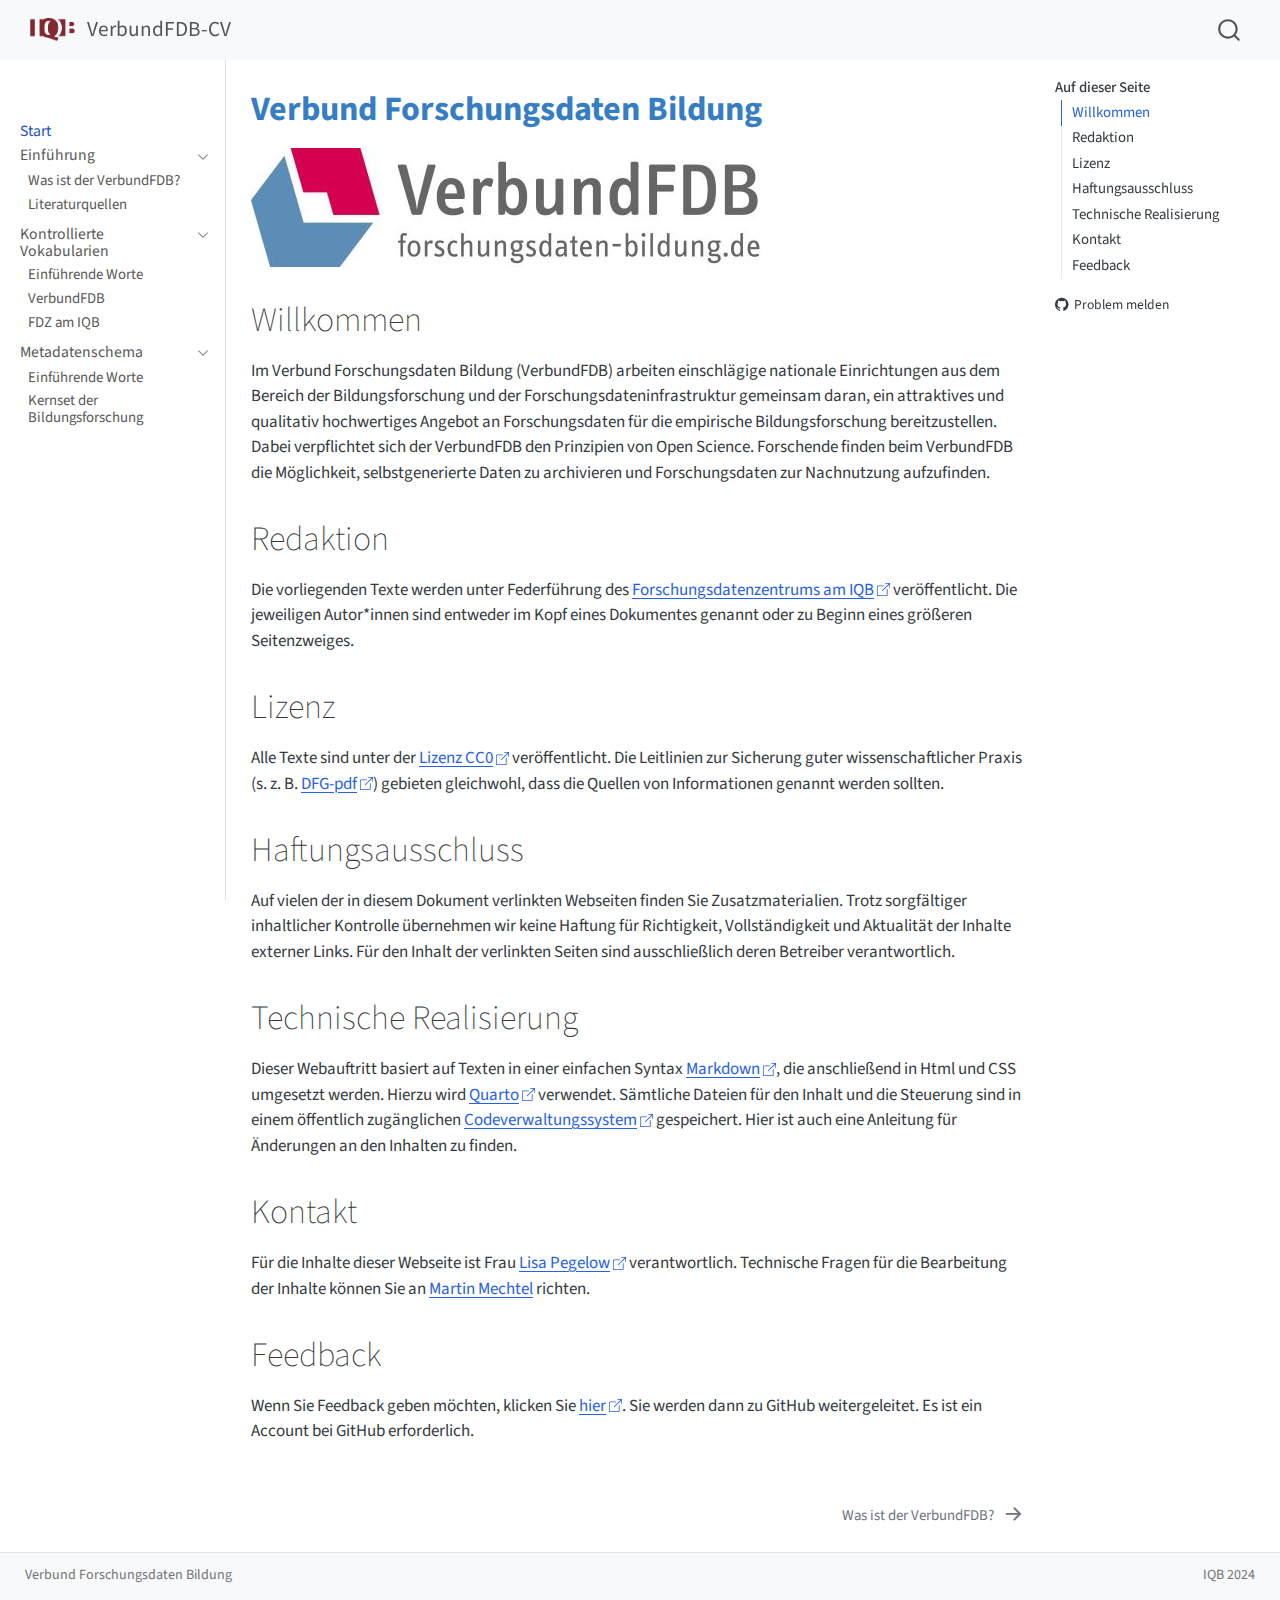
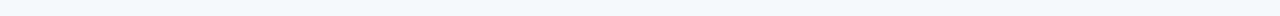
==== index.html @ 181b30e9 "Built site for gh-pages" ====
<!DOCTYPE html>
<html xmlns="http://www.w3.org/1999/xhtml" lang="de" xml:lang="de"><head>

<meta charset="utf-8">
<meta name="generator" content="quarto-1.4.553">

<meta name="viewport" content="width=device-width, initial-scale=1.0, user-scalable=yes">


<title>VerbundFDB-CV - Verbund Forschungsdaten Bildung</title>
<style>
code{white-space: pre-wrap;}
span.smallcaps{font-variant: small-caps;}
div.columns{display: flex; gap: min(4vw, 1.5em);}
div.column{flex: auto; overflow-x: auto;}
div.hanging-indent{margin-left: 1.5em; text-indent: -1.5em;}
ul.task-list{list-style: none;}
ul.task-list li input[type="checkbox"] {
  width: 0.8em;
  margin: 0 0.8em 0.2em -1em; /* quarto-specific, see https://github.com/quarto-dev/quarto-cli/issues/4556 */ 
  vertical-align: middle;
}
</style>


<script src="site_libs/quarto-nav/quarto-nav.js"></script>
<script src="site_libs/quarto-nav/headroom.min.js"></script>
<script src="site_libs/clipboard/clipboard.min.js"></script>
<script src="site_libs/quarto-search/autocomplete.umd.js"></script>
<script src="site_libs/quarto-search/fuse.min.js"></script>
<script src="site_libs/quarto-search/quarto-search.js"></script>
<meta name="quarto:offset" content="./">
<link href="./intro/what_is.html" rel="next">
<link href="./favicon.ico" rel="icon">
<script src="site_libs/quarto-html/quarto.js"></script>
<script src="site_libs/quarto-html/popper.min.js"></script>
<script src="site_libs/quarto-html/tippy.umd.min.js"></script>
<script src="site_libs/quarto-html/anchor.min.js"></script>
<link href="site_libs/quarto-html/tippy.css" rel="stylesheet">
<link href="site_libs/quarto-html/quarto-syntax-highlighting.css" rel="stylesheet" id="quarto-text-highlighting-styles">
<script src="site_libs/bootstrap/bootstrap.min.js"></script>
<link href="site_libs/bootstrap/bootstrap-icons.css" rel="stylesheet">
<link href="site_libs/bootstrap/bootstrap.min.css" rel="stylesheet" id="quarto-bootstrap" data-mode="light">
<script id="quarto-search-options" type="application/json">{
  "location": "navbar",
  "copy-button": false,
  "collapse-after": 3,
  "panel-placement": "end",
  "type": "overlay",
  "limit": 50,
  "keyboard-shortcut": [
    "f",
    "/",
    "s"
  ],
  "show-item-context": false,
  "language": {
    "search-no-results-text": "Keine Treffer",
    "search-matching-documents-text": "Treffer",
    "search-copy-link-title": "Link in die Suche kopieren",
    "search-hide-matches-text": "Zusätzliche Treffer verbergen",
    "search-more-match-text": "weitere Treffer in diesem Dokument",
    "search-more-matches-text": "weitere Treffer in diesem Dokument",
    "search-clear-button-title": "Zurücksetzen",
    "search-text-placeholder": "",
    "search-detached-cancel-button-title": "Abbrechen",
    "search-submit-button-title": "Abschicken",
    "search-label": "Suchen"
  }
}</script>


<link rel="stylesheet" href="styles.css">
</head>

<body class="nav-sidebar docked nav-fixed">

<div id="quarto-search-results"></div>
  <header id="quarto-header" class="headroom fixed-top">
    <nav class="navbar navbar-expand-lg " data-bs-theme="dark">
      <div class="navbar-container container-fluid">
      <div class="navbar-brand-container mx-auto">
    <a href="./index.html" class="navbar-brand navbar-brand-logo">
    <img src="./IQB-klein.png" alt="" class="navbar-logo">
    </a>
    <a class="navbar-brand" href="./index.html">
    <span class="navbar-title">VerbundFDB-CV</span>
    </a>
  </div>
        <div class="quarto-navbar-tools tools-end">
</div>
          <div id="quarto-search" class="" title="Suchen"></div>
      </div> <!-- /container-fluid -->
    </nav>
  <nav class="quarto-secondary-nav">
    <div class="container-fluid d-flex">
      <button type="button" class="quarto-btn-toggle btn" data-bs-toggle="collapse" data-bs-target=".quarto-sidebar-collapse-item" aria-controls="quarto-sidebar" aria-expanded="false" aria-label="Seitenleiste umschalten" onclick="if (window.quartoToggleHeadroom) { window.quartoToggleHeadroom(); }">
        <i class="bi bi-layout-text-sidebar-reverse"></i>
      </button>
        <nav class="quarto-page-breadcrumbs" aria-label="breadcrumb"><ol class="breadcrumb"><li class="breadcrumb-item"><a href="./index.html">Start</a></li></ol></nav>
        <a class="flex-grow-1" role="button" data-bs-toggle="collapse" data-bs-target=".quarto-sidebar-collapse-item" aria-controls="quarto-sidebar" aria-expanded="false" aria-label="Seitenleiste umschalten" onclick="if (window.quartoToggleHeadroom) { window.quartoToggleHeadroom(); }">      
        </a>
      <button type="button" class="btn quarto-search-button" aria-label="" onclick="window.quartoOpenSearch();">
        <i class="bi bi-search"></i>
      </button>
    </div>
  </nav>
</header>
<!-- content -->
<div id="quarto-content" class="quarto-container page-columns page-rows-contents page-layout-article page-navbar">
<!-- sidebar -->
  <nav id="quarto-sidebar" class="sidebar collapse collapse-horizontal quarto-sidebar-collapse-item sidebar-navigation docked overflow-auto">
        <div class="mt-2 flex-shrink-0 align-items-center">
        <div class="sidebar-search">
        <div id="quarto-search" class="" title="Suchen"></div>
        </div>
        </div>
    <div class="sidebar-menu-container"> 
    <ul class="list-unstyled mt-1">
        <li class="sidebar-item">
  <div class="sidebar-item-container"> 
  <a href="./index.html" class="sidebar-item-text sidebar-link active">
 <span class="menu-text">Start</span></a>
  </div>
</li>
        <li class="sidebar-item sidebar-item-section">
      <div class="sidebar-item-container"> 
            <a class="sidebar-item-text sidebar-link text-start" data-bs-toggle="collapse" data-bs-target="#quarto-sidebar-section-1" aria-expanded="true">
 <span class="menu-text">Einführung</span></a>
          <a class="sidebar-item-toggle text-start" data-bs-toggle="collapse" data-bs-target="#quarto-sidebar-section-1" aria-expanded="true" aria-label="Abschnitt umschalten">
            <i class="bi bi-chevron-right ms-2"></i>
          </a> 
      </div>
      <ul id="quarto-sidebar-section-1" class="collapse list-unstyled sidebar-section depth1 show">  
          <li class="sidebar-item">
  <div class="sidebar-item-container"> 
  <a href="./intro/what_is.html" class="sidebar-item-text sidebar-link">
 <span class="menu-text">Was ist der VerbundFDB?</span></a>
  </div>
</li>
          <li class="sidebar-item">
  <div class="sidebar-item-container"> 
  <a href="./intro/literature.html" class="sidebar-item-text sidebar-link">
 <span class="menu-text">Literaturquellen</span></a>
  </div>
</li>
      </ul>
  </li>
        <li class="sidebar-item sidebar-item-section">
      <div class="sidebar-item-container"> 
            <a class="sidebar-item-text sidebar-link text-start" data-bs-toggle="collapse" data-bs-target="#quarto-sidebar-section-2" aria-expanded="true">
 <span class="menu-text">Kontrollierte Vokabularien</span></a>
          <a class="sidebar-item-toggle text-start" data-bs-toggle="collapse" data-bs-target="#quarto-sidebar-section-2" aria-expanded="true" aria-label="Abschnitt umschalten">
            <i class="bi bi-chevron-right ms-2"></i>
          </a> 
      </div>
      <ul id="quarto-sidebar-section-2" class="collapse list-unstyled sidebar-section depth1 show">  
          <li class="sidebar-item">
  <div class="sidebar-item-container"> 
  <a href="./cv/intro.html" class="sidebar-item-text sidebar-link">
 <span class="menu-text">Einführende Worte</span></a>
  </div>
</li>
          <li class="sidebar-item">
  <div class="sidebar-item-container"> 
  <a href="./cv/cv-im-einzelnen.html" class="sidebar-item-text sidebar-link">
 <span class="menu-text">VerbundFDB</span></a>
  </div>
</li>
          <li class="sidebar-item">
  <div class="sidebar-item-container"> 
  <a href="./cv/fdz-am-iqb.html" class="sidebar-item-text sidebar-link">
 <span class="menu-text">FDZ am IQB</span></a>
  </div>
</li>
      </ul>
  </li>
        <li class="sidebar-item sidebar-item-section">
      <div class="sidebar-item-container"> 
            <a class="sidebar-item-text sidebar-link text-start" data-bs-toggle="collapse" data-bs-target="#quarto-sidebar-section-3" aria-expanded="true">
 <span class="menu-text">Metadatenschema</span></a>
          <a class="sidebar-item-toggle text-start" data-bs-toggle="collapse" data-bs-target="#quarto-sidebar-section-3" aria-expanded="true" aria-label="Abschnitt umschalten">
            <i class="bi bi-chevron-right ms-2"></i>
          </a> 
      </div>
      <ul id="quarto-sidebar-section-3" class="collapse list-unstyled sidebar-section depth1 show">  
          <li class="sidebar-item">
  <div class="sidebar-item-container"> 
  <a href="./mds/mds.html" class="sidebar-item-text sidebar-link">
 <span class="menu-text">Einführende Worte</span></a>
  </div>
</li>
          <li class="sidebar-item">
  <div class="sidebar-item-container"> 
  <a href="https://iqb-vocabs.github.io/p80/" class="sidebar-item-text sidebar-link" target="&quot;_blank&quot;">
 <span class="menu-text">Kernset der Bildungsforschung</span></a>
  </div>
</li>
      </ul>
  </li>
    </ul>
    </div>
</nav>
<div id="quarto-sidebar-glass" class="quarto-sidebar-collapse-item" data-bs-toggle="collapse" data-bs-target=".quarto-sidebar-collapse-item"></div>
<!-- margin-sidebar -->
    <div id="quarto-margin-sidebar" class="sidebar margin-sidebar">
        <nav id="TOC" role="doc-toc" class="toc-active">
    <h2 id="toc-title">Auf dieser Seite</h2>
   
  <ul>
  <li><a href="#willkommen" id="toc-willkommen" class="nav-link active" data-scroll-target="#willkommen">Willkommen</a></li>
  <li><a href="#redaktion" id="toc-redaktion" class="nav-link" data-scroll-target="#redaktion">Redaktion</a></li>
  <li><a href="#lizenz" id="toc-lizenz" class="nav-link" data-scroll-target="#lizenz">Lizenz</a></li>
  <li><a href="#haftungsausschluss" id="toc-haftungsausschluss" class="nav-link" data-scroll-target="#haftungsausschluss">Haftungsausschluss</a></li>
  <li><a href="#technische-realisierung" id="toc-technische-realisierung" class="nav-link" data-scroll-target="#technische-realisierung">Technische Realisierung</a></li>
  <li><a href="#kontakt" id="toc-kontakt" class="nav-link" data-scroll-target="#kontakt">Kontakt</a></li>
  <li><a href="#feedback" id="toc-feedback" class="nav-link" data-scroll-target="#feedback">Feedback</a></li>
  </ul>
<div class="toc-actions"><ul><li><a href="https://github.com/iqb-vocabs/vfdb-info/issues/new" class="toc-action"><i class="bi bi-github"></i>Problem melden</a></li></ul></div></nav>
    </div>
<!-- main -->
<main class="content" id="quarto-document-content">

<header id="title-block-header" class="quarto-title-block default">
<div class="quarto-title">
<h1 class="title">Verbund Forschungsdaten Bildung</h1>
</div>



<div class="quarto-title-meta">

    
  
    
  </div>
  


</header>


<p><img src="Logo_VerbundFDB_rgb.jpg" class="img-fluid"></p>
<section id="willkommen" class="level1">
<h1>Willkommen</h1>
<p>Im Verbund Forschungsdaten Bildung (VerbundFDB) arbeiten einschlägige nationale Einrichtungen aus dem Bereich der Bildungsforschung und der Forschungsdateninfrastruktur gemeinsam daran, ein attraktives und qualitativ hochwertiges Angebot an Forschungsdaten für die empirische Bildungsforschung bereitzustellen. Dabei verpflichtet sich der VerbundFDB den Prinzipien von Open Science. Forschende finden beim VerbundFDB die Möglichkeit, selbstgenerierte Daten zu archivieren und Forschungsdaten zur Nachnutzung aufzufinden.</p>
</section>
<section id="redaktion" class="level1">
<h1>Redaktion</h1>
<p>Die vorliegenden Texte werden unter Federführung des <a href="https://www.iqb.hu-berlin.de/fdz">Forschungsdatenzentrums am IQB</a> veröffentlicht. Die jeweiligen Autor*innen sind entweder im Kopf eines Dokumentes genannt oder zu Beginn eines größeren Seitenzweiges.</p>
</section>
<section id="lizenz" class="level1">
<h1>Lizenz</h1>
<p>Alle Texte sind unter der <a href="https://open-educational-resources.de/was-die-cc0-freigabe-bedeutet-und-welche-moeglichkeiten-sie-eroeffnen/">Lizenz CC0</a> veröffentlicht. Die Leitlinien zur Sicherung guter wissenschaftlicher Praxis (s. z. B. <a href="https://www.dfg.de/resource/blob/173732/4166759430af8dc2256f0fa54e009f03/kodex-gwp-data.pdf">DFG-pdf</a>) gebieten gleichwohl, dass die Quellen von Informationen genannt werden sollten.</p>
</section>
<section id="haftungsausschluss" class="level1">
<h1>Haftungsausschluss</h1>
<p>Auf vielen der in diesem Dokument verlinkten Webseiten finden Sie Zusatzmaterialien. Trotz sorgfältiger inhaltlicher Kontrolle übernehmen wir keine Haftung für Richtigkeit, Vollständigkeit und Aktualität der Inhalte externer Links. Für den Inhalt der verlinkten Seiten sind ausschließlich deren Betreiber verantwortlich.</p>
</section>
<section id="technische-realisierung" class="level1">
<h1>Technische Realisierung</h1>
<p>Dieser Webauftritt basiert auf Texten in einer einfachen Syntax <a href="https://markdown.de/">Markdown</a>, die anschließend in Html und CSS umgesetzt werden. Hierzu wird <a href="https://quarto.org/">Quarto</a> verwendet. Sämtliche Dateien für den Inhalt und die Steuerung sind in einem öffentlich zugänglichen <a href="https://github.com/iqb-berlin/vera-info">Codeverwaltungssystem</a> gespeichert. Hier ist auch eine Anleitung für Änderungen an den Inhalten zu finden.</p>
</section>
<section id="kontakt" class="level1">
<h1>Kontakt</h1>
<p>Für die Inhalte dieser Webseite ist Frau <a href="https://www.iqb.hu-berlin.de/institut/staff/?pg=c057">Lisa Pegelow</a> verantwortlich. Technische Fragen für die Bearbeitung der Inhalte können Sie an <a href="mailto:mechtel@iqb.hu-berlin.de">Martin Mechtel</a> richten.</p>
</section>
<section id="feedback" class="level1">
<h1>Feedback</h1>
<p>Wenn Sie Feedback geben möchten, klicken Sie <a href="https://github.com/iqb-vocabs/vfdb-info/issues/new">hier</a>. Sie werden dann zu GitHub weitergeleitet. Es ist ein Account bei GitHub erforderlich.</p>


</section>

</main> <!-- /main -->
<script id="quarto-html-after-body" type="application/javascript">
window.document.addEventListener("DOMContentLoaded", function (event) {
  const toggleBodyColorMode = (bsSheetEl) => {
    const mode = bsSheetEl.getAttribute("data-mode");
    const bodyEl = window.document.querySelector("body");
    if (mode === "dark") {
      bodyEl.classList.add("quarto-dark");
      bodyEl.classList.remove("quarto-light");
    } else {
      bodyEl.classList.add("quarto-light");
      bodyEl.classList.remove("quarto-dark");
    }
  }
  const toggleBodyColorPrimary = () => {
    const bsSheetEl = window.document.querySelector("link#quarto-bootstrap");
    if (bsSheetEl) {
      toggleBodyColorMode(bsSheetEl);
    }
  }
  toggleBodyColorPrimary();  
  const icon = "";
  const anchorJS = new window.AnchorJS();
  anchorJS.options = {
    placement: 'right',
    icon: icon
  };
  anchorJS.add('.anchored');
  const isCodeAnnotation = (el) => {
    for (const clz of el.classList) {
      if (clz.startsWith('code-annotation-')) {                     
        return true;
      }
    }
    return false;
  }
  const clipboard = new window.ClipboardJS('.code-copy-button', {
    text: function(trigger) {
      const codeEl = trigger.previousElementSibling.cloneNode(true);
      for (const childEl of codeEl.children) {
        if (isCodeAnnotation(childEl)) {
          childEl.remove();
        }
      }
      return codeEl.innerText;
    }
  });
  clipboard.on('success', function(e) {
    // button target
    const button = e.trigger;
    // don't keep focus
    button.blur();
    // flash "checked"
    button.classList.add('code-copy-button-checked');
    var currentTitle = button.getAttribute("title");
    button.setAttribute("title", "Kopiert");
    let tooltip;
    if (window.bootstrap) {
      button.setAttribute("data-bs-toggle", "tooltip");
      button.setAttribute("data-bs-placement", "left");
      button.setAttribute("data-bs-title", "Kopiert");
      tooltip = new bootstrap.Tooltip(button, 
        { trigger: "manual", 
          customClass: "code-copy-button-tooltip",
          offset: [0, -8]});
      tooltip.show();    
    }
    setTimeout(function() {
      if (tooltip) {
        tooltip.hide();
        button.removeAttribute("data-bs-title");
        button.removeAttribute("data-bs-toggle");
        button.removeAttribute("data-bs-placement");
      }
      button.setAttribute("title", currentTitle);
      button.classList.remove('code-copy-button-checked');
    }, 1000);
    // clear code selection
    e.clearSelection();
  });
    var localhostRegex = new RegExp(/^(?:http|https):\/\/localhost\:?[0-9]*\//);
    var mailtoRegex = new RegExp(/^mailto:/);
      var filterRegex = new RegExp("https:\/\/iqb-vocabs\.github\.io\/vfdb-info\/");
    var isInternal = (href) => {
        return filterRegex.test(href) || localhostRegex.test(href) || mailtoRegex.test(href);
    }
    // Inspect non-navigation links and adorn them if external
 	var links = window.document.querySelectorAll('a[href]:not(.nav-link):not(.navbar-brand):not(.toc-action):not(.sidebar-link):not(.sidebar-item-toggle):not(.pagination-link):not(.no-external):not([aria-hidden]):not(.dropdown-item):not(.quarto-navigation-tool)');
    for (var i=0; i<links.length; i++) {
      const link = links[i];
      if (!isInternal(link.href)) {
        // undo the damage that might have been done by quarto-nav.js in the case of
        // links that we want to consider external
        if (link.dataset.originalHref !== undefined) {
          link.href = link.dataset.originalHref;
        }
          // target, if specified
          link.setAttribute("target", "_blank");
          if (link.getAttribute("rel") === null) {
            link.setAttribute("rel", "noopener");
          }
          // default icon
          link.classList.add("external");
      }
    }
  function tippyHover(el, contentFn, onTriggerFn, onUntriggerFn) {
    const config = {
      allowHTML: true,
      maxWidth: 500,
      delay: 100,
      arrow: false,
      appendTo: function(el) {
          return el.parentElement;
      },
      interactive: true,
      interactiveBorder: 10,
      theme: 'quarto',
      placement: 'bottom-start',
    };
    if (contentFn) {
      config.content = contentFn;
    }
    if (onTriggerFn) {
      config.onTrigger = onTriggerFn;
    }
    if (onUntriggerFn) {
      config.onUntrigger = onUntriggerFn;
    }
    window.tippy(el, config); 
  }
  const noterefs = window.document.querySelectorAll('a[role="doc-noteref"]');
  for (var i=0; i<noterefs.length; i++) {
    const ref = noterefs[i];
    tippyHover(ref, function() {
      // use id or data attribute instead here
      let href = ref.getAttribute('data-footnote-href') || ref.getAttribute('href');
      try { href = new URL(href).hash; } catch {}
      const id = href.replace(/^#\/?/, "");
      const note = window.document.getElementById(id);
      if (note) {
        return note.innerHTML;
      } else {
        return "";
      }
    });
  }
  const xrefs = window.document.querySelectorAll('a.quarto-xref');
  const processXRef = (id, note) => {
    // Strip column container classes
    const stripColumnClz = (el) => {
      el.classList.remove("page-full", "page-columns");
      if (el.children) {
        for (const child of el.children) {
          stripColumnClz(child);
        }
      }
    }
    stripColumnClz(note)
    if (id === null || id.startsWith('sec-')) {
      // Special case sections, only their first couple elements
      const container = document.createElement("div");
      if (note.children && note.children.length > 2) {
        container.appendChild(note.children[0].cloneNode(true));
        for (let i = 1; i < note.children.length; i++) {
          const child = note.children[i];
          if (child.tagName === "P" && child.innerText === "") {
            continue;
          } else {
            container.appendChild(child.cloneNode(true));
            break;
          }
        }
        if (window.Quarto?.typesetMath) {
          window.Quarto.typesetMath(container);
        }
        return container.innerHTML
      } else {
        if (window.Quarto?.typesetMath) {
          window.Quarto.typesetMath(note);
        }
        return note.innerHTML;
      }
    } else {
      // Remove any anchor links if they are present
      const anchorLink = note.querySelector('a.anchorjs-link');
      if (anchorLink) {
        anchorLink.remove();
      }
      if (window.Quarto?.typesetMath) {
        window.Quarto.typesetMath(note);
      }
      // TODO in 1.5, we should make sure this works without a callout special case
      if (note.classList.contains("callout")) {
        return note.outerHTML;
      } else {
        return note.innerHTML;
      }
    }
  }
  for (var i=0; i<xrefs.length; i++) {
    const xref = xrefs[i];
    tippyHover(xref, undefined, function(instance) {
      instance.disable();
      let url = xref.getAttribute('href');
      let hash = undefined; 
      if (url.startsWith('#')) {
        hash = url;
      } else {
        try { hash = new URL(url).hash; } catch {}
      }
      if (hash) {
        const id = hash.replace(/^#\/?/, "");
        const note = window.document.getElementById(id);
        if (note !== null) {
          try {
            const html = processXRef(id, note.cloneNode(true));
            instance.setContent(html);
          } finally {
            instance.enable();
            instance.show();
          }
        } else {
          // See if we can fetch this
          fetch(url.split('#')[0])
          .then(res => res.text())
          .then(html => {
            const parser = new DOMParser();
            const htmlDoc = parser.parseFromString(html, "text/html");
            const note = htmlDoc.getElementById(id);
            if (note !== null) {
              const html = processXRef(id, note);
              instance.setContent(html);
            } 
          }).finally(() => {
            instance.enable();
            instance.show();
          });
        }
      } else {
        // See if we can fetch a full url (with no hash to target)
        // This is a special case and we should probably do some content thinning / targeting
        fetch(url)
        .then(res => res.text())
        .then(html => {
          const parser = new DOMParser();
          const htmlDoc = parser.parseFromString(html, "text/html");
          const note = htmlDoc.querySelector('main.content');
          if (note !== null) {
            // This should only happen for chapter cross references
            // (since there is no id in the URL)
            // remove the first header
            if (note.children.length > 0 && note.children[0].tagName === "HEADER") {
              note.children[0].remove();
            }
            const html = processXRef(null, note);
            instance.setContent(html);
          } 
        }).finally(() => {
          instance.enable();
          instance.show();
        });
      }
    }, function(instance) {
    });
  }
      let selectedAnnoteEl;
      const selectorForAnnotation = ( cell, annotation) => {
        let cellAttr = 'data-code-cell="' + cell + '"';
        let lineAttr = 'data-code-annotation="' +  annotation + '"';
        const selector = 'span[' + cellAttr + '][' + lineAttr + ']';
        return selector;
      }
      const selectCodeLines = (annoteEl) => {
        const doc = window.document;
        const targetCell = annoteEl.getAttribute("data-target-cell");
        const targetAnnotation = annoteEl.getAttribute("data-target-annotation");
        const annoteSpan = window.document.querySelector(selectorForAnnotation(targetCell, targetAnnotation));
        const lines = annoteSpan.getAttribute("data-code-lines").split(",");
        const lineIds = lines.map((line) => {
          return targetCell + "-" + line;
        })
        let top = null;
        let height = null;
        let parent = null;
        if (lineIds.length > 0) {
            //compute the position of the single el (top and bottom and make a div)
            const el = window.document.getElementById(lineIds[0]);
            top = el.offsetTop;
            height = el.offsetHeight;
            parent = el.parentElement.parentElement;
          if (lineIds.length > 1) {
            const lastEl = window.document.getElementById(lineIds[lineIds.length - 1]);
            const bottom = lastEl.offsetTop + lastEl.offsetHeight;
            height = bottom - top;
          }
          if (top !== null && height !== null && parent !== null) {
            // cook up a div (if necessary) and position it 
            let div = window.document.getElementById("code-annotation-line-highlight");
            if (div === null) {
              div = window.document.createElement("div");
              div.setAttribute("id", "code-annotation-line-highlight");
              div.style.position = 'absolute';
              parent.appendChild(div);
            }
            div.style.top = top - 2 + "px";
            div.style.height = height + 4 + "px";
            div.style.left = 0;
            let gutterDiv = window.document.getElementById("code-annotation-line-highlight-gutter");
            if (gutterDiv === null) {
              gutterDiv = window.document.createElement("div");
              gutterDiv.setAttribute("id", "code-annotation-line-highlight-gutter");
              gutterDiv.style.position = 'absolute';
              const codeCell = window.document.getElementById(targetCell);
              const gutter = codeCell.querySelector('.code-annotation-gutter');
              gutter.appendChild(gutterDiv);
            }
            gutterDiv.style.top = top - 2 + "px";
            gutterDiv.style.height = height + 4 + "px";
          }
          selectedAnnoteEl = annoteEl;
        }
      };
      const unselectCodeLines = () => {
        const elementsIds = ["code-annotation-line-highlight", "code-annotation-line-highlight-gutter"];
        elementsIds.forEach((elId) => {
          const div = window.document.getElementById(elId);
          if (div) {
            div.remove();
          }
        });
        selectedAnnoteEl = undefined;
      };
        // Handle positioning of the toggle
    window.addEventListener(
      "resize",
      throttle(() => {
        elRect = undefined;
        if (selectedAnnoteEl) {
          selectCodeLines(selectedAnnoteEl);
        }
      }, 10)
    );
    function throttle(fn, ms) {
    let throttle = false;
    let timer;
      return (...args) => {
        if(!throttle) { // first call gets through
            fn.apply(this, args);
            throttle = true;
        } else { // all the others get throttled
            if(timer) clearTimeout(timer); // cancel #2
            timer = setTimeout(() => {
              fn.apply(this, args);
              timer = throttle = false;
            }, ms);
        }
      };
    }
      // Attach click handler to the DT
      const annoteDls = window.document.querySelectorAll('dt[data-target-cell]');
      for (const annoteDlNode of annoteDls) {
        annoteDlNode.addEventListener('click', (event) => {
          const clickedEl = event.target;
          if (clickedEl !== selectedAnnoteEl) {
            unselectCodeLines();
            const activeEl = window.document.querySelector('dt[data-target-cell].code-annotation-active');
            if (activeEl) {
              activeEl.classList.remove('code-annotation-active');
            }
            selectCodeLines(clickedEl);
            clickedEl.classList.add('code-annotation-active');
          } else {
            // Unselect the line
            unselectCodeLines();
            clickedEl.classList.remove('code-annotation-active');
          }
        });
      }
  const findCites = (el) => {
    const parentEl = el.parentElement;
    if (parentEl) {
      const cites = parentEl.dataset.cites;
      if (cites) {
        return {
          el,
          cites: cites.split(' ')
        };
      } else {
        return findCites(el.parentElement)
      }
    } else {
      return undefined;
    }
  };
  var bibliorefs = window.document.querySelectorAll('a[role="doc-biblioref"]');
  for (var i=0; i<bibliorefs.length; i++) {
    const ref = bibliorefs[i];
    const citeInfo = findCites(ref);
    if (citeInfo) {
      tippyHover(citeInfo.el, function() {
        var popup = window.document.createElement('div');
        citeInfo.cites.forEach(function(cite) {
          var citeDiv = window.document.createElement('div');
          citeDiv.classList.add('hanging-indent');
          citeDiv.classList.add('csl-entry');
          var biblioDiv = window.document.getElementById('ref-' + cite);
          if (biblioDiv) {
            citeDiv.innerHTML = biblioDiv.innerHTML;
          }
          popup.appendChild(citeDiv);
        });
        return popup.innerHTML;
      });
    }
  }
});
</script>
<nav class="page-navigation">
  <div class="nav-page nav-page-previous">
  </div>
  <div class="nav-page nav-page-next">
      <a href="./intro/what_is.html" class="pagination-link" aria-label="Was ist der VerbundFDB?">
        <span class="nav-page-text">Was ist der VerbundFDB?</span> <i class="bi bi-arrow-right-short"></i>
      </a>
  </div>
</nav>
</div> <!-- /content -->
<footer class="footer">
  <div class="nav-footer">
    <div class="nav-footer-left">
      <ul class="footer-items list-unstyled">
    <li class="nav-item">
    <a class="nav-link active" href="./index.html" aria-current="page">
<p>Verbund Forschungsdaten Bildung</p>
</a>
  </li>  
</ul>
    </div>   
    <div class="nav-footer-center">
      &nbsp;
    <div class="toc-actions d-sm-block d-md-none"><ul><li><a href="https://github.com/iqb-vocabs/vfdb-info/issues/new" class="toc-action"><i class="bi bi-github"></i>Problem melden</a></li></ul></div></div>
    <div class="nav-footer-right">
      <ul class="footer-items list-unstyled">
    <li class="nav-item">
    <a class="nav-link" href="https://www.iqb.hu-berlin.de">
<p>IQB 2024</p>
</a>
  </li>  
</ul>
    </div>
  </div>
</footer>




</body></html>
---- site_libs/quarto-html/tippy.css ----
.tippy-box[data-animation=fade][data-state=hidden]{opacity:0}[data-tippy-root]{max-width:calc(100vw - 10px)}.tippy-box{position:relative;background-color:#333;color:#fff;border-radius:4px;font-size:14px;line-height:1.4;white-space:normal;outline:0;transition-property:transform,visibility,opacity}.tippy-box[data-placement^=top]>.tippy-arrow{bottom:0}.tippy-box[data-placement^=top]>.tippy-arrow:before{bottom:-7px;left:0;border-width:8px 8px 0;border-top-color:initial;transform-origin:center top}.tippy-box[data-placement^=bottom]>.tippy-arrow{top:0}.tippy-box[data-placement^=bottom]>.tippy-arrow:before{top:-7px;left:0;border-width:0 8px 8px;border-bottom-color:initial;transform-origin:center bottom}.tippy-box[data-placement^=left]>.tippy-arrow{right:0}.tippy-box[data-placement^=left]>.tippy-arrow:before{border-width:8px 0 8px 8px;border-left-color:initial;right:-7px;transform-origin:center left}.tippy-box[data-placement^=right]>.tippy-arrow{left:0}.tippy-box[data-placement^=right]>.tippy-arrow:before{left:-7px;border-width:8px 8px 8px 0;border-right-color:initial;transform-origin:center right}.tippy-box[data-inertia][data-state=visible]{transition-timing-function:cubic-bezier(.54,1.5,.38,1.11)}.tippy-arrow{width:16px;height:16px;color:#333}.tippy-arrow:before{content:"";position:absolute;border-color:transparent;border-style:solid}.tippy-content{position:relative;padding:5px 9px;z-index:1}
---- site_libs/quarto-html/quarto-syntax-highlighting.css ----
/* quarto syntax highlight colors */
:root {
  --quarto-hl-ot-color: #003B4F;
  --quarto-hl-at-color: #657422;
  --quarto-hl-ss-color: #20794D;
  --quarto-hl-an-color: #5E5E5E;
  --quarto-hl-fu-color: #4758AB;
  --quarto-hl-st-color: #20794D;
  --quarto-hl-cf-color: #003B4F;
  --quarto-hl-op-color: #5E5E5E;
  --quarto-hl-er-color: #AD0000;
  --quarto-hl-bn-color: #AD0000;
  --quarto-hl-al-color: #AD0000;
  --quarto-hl-va-color: #111111;
  --quarto-hl-bu-color: inherit;
  --quarto-hl-ex-color: inherit;
  --quarto-hl-pp-color: #AD0000;
  --quarto-hl-in-color: #5E5E5E;
  --quarto-hl-vs-color: #20794D;
  --quarto-hl-wa-color: #5E5E5E;
  --quarto-hl-do-color: #5E5E5E;
  --quarto-hl-im-color: #00769E;
  --quarto-hl-ch-color: #20794D;
  --quarto-hl-dt-color: #AD0000;
  --quarto-hl-fl-color: #AD0000;
  --quarto-hl-co-color: #5E5E5E;
  --quarto-hl-cv-color: #5E5E5E;
  --quarto-hl-cn-color: #8f5902;
  --quarto-hl-sc-color: #5E5E5E;
  --quarto-hl-dv-color: #AD0000;
  --quarto-hl-kw-color: #003B4F;
}

/* other quarto variables */
:root {
  --quarto-font-monospace: SFMono-Regular, Menlo, Monaco, Consolas, "Liberation Mono", "Courier New", monospace;
}

pre > code.sourceCode > span {
  color: #003B4F;
}

code span {
  color: #003B4F;
}

code.sourceCode > span {
  color: #003B4F;
}

div.sourceCode,
div.sourceCode pre.sourceCode {
  color: #003B4F;
}

code span.ot {
  color: #003B4F;
  font-style: inherit;
}

code span.at {
  color: #657422;
  font-style: inherit;
}

code span.ss {
  color: #20794D;
  font-style: inherit;
}

code span.an {
  color: #5E5E5E;
  font-style: inherit;
}

code span.fu {
  color: #4758AB;
  font-style: inherit;
}

code span.st {
  color: #20794D;
  font-style: inherit;
}

code span.cf {
  color: #003B4F;
  font-style: inherit;
}

code span.op {
  color: #5E5E5E;
  font-style: inherit;
}

code span.er {
  color: #AD0000;
  font-style: inherit;
}

code span.bn {
  color: #AD0000;
  font-style: inherit;
}

code span.al {
  color: #AD0000;
  font-style: inherit;
}

code span.va {
  color: #111111;
  font-style: inherit;
}

code span.bu {
  font-style: inherit;
}

code span.ex {
  font-style: inherit;
}

code span.pp {
  color: #AD0000;
  font-style: inherit;
}

code span.in {
  color: #5E5E5E;
  font-style: inherit;
}

code span.vs {
  color: #20794D;
  font-style: inherit;
}

code span.wa {
  color: #5E5E5E;
  font-style: italic;
}

code span.do {
  color: #5E5E5E;
  font-style: italic;
}

code span.im {
  color: #00769E;
  font-style: inherit;
}

code span.ch {
  color: #20794D;
  font-style: inherit;
}

code span.dt {
  color: #AD0000;
  font-style: inherit;
}

code span.fl {
  color: #AD0000;
  font-style: inherit;
}

code span.co {
  color: #5E5E5E;
  font-style: inherit;
}

code span.cv {
  color: #5E5E5E;
  font-style: italic;
}

code span.cn {
  color: #8f5902;
  font-style: inherit;
}

code span.sc {
  color: #5E5E5E;
  font-style: inherit;
}

code span.dv {
  color: #AD0000;
  font-style: inherit;
}

code span.kw {
  color: #003B4F;
  font-style: inherit;
}

.prevent-inlining {
  content: "</";
}

/*# sourceMappingURL=debc5d5d77c3f9108843748ff7464032.css.map */
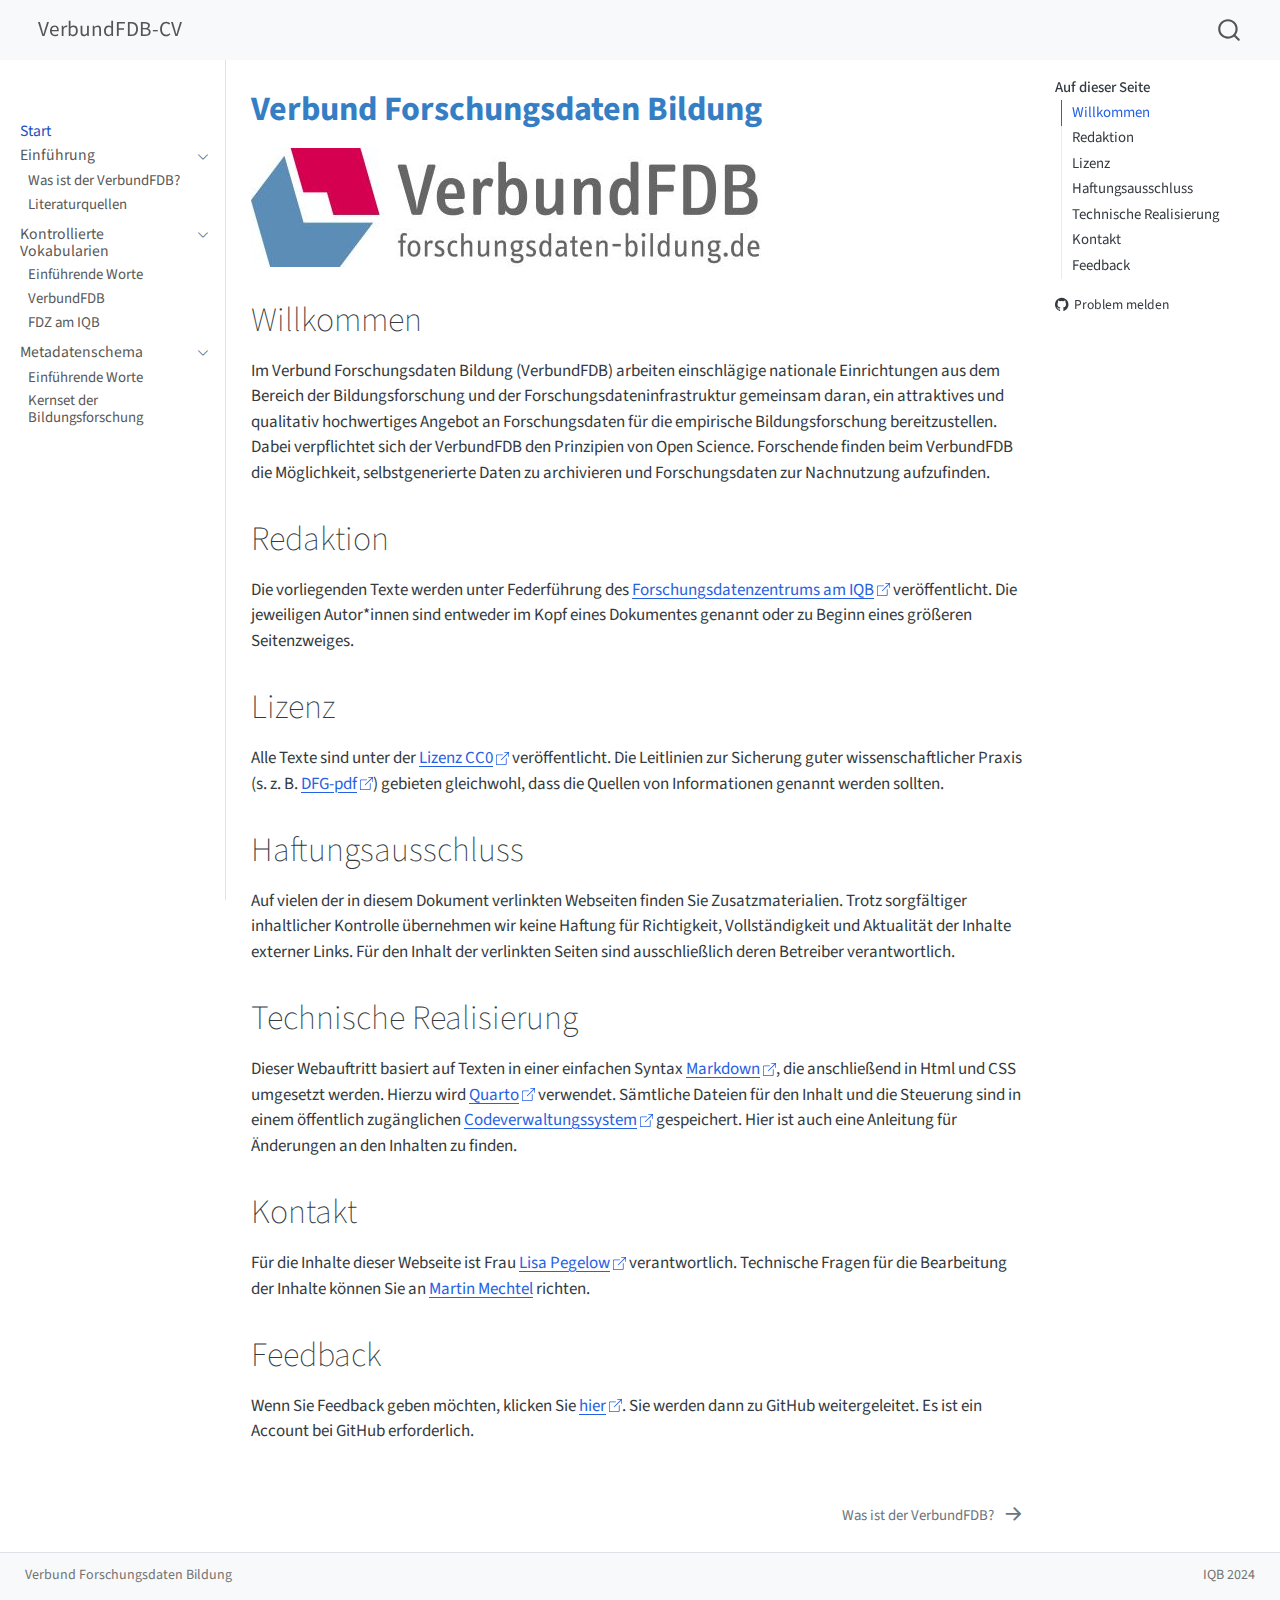
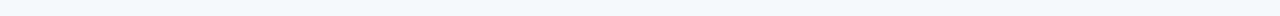
==== commit a479a852: "Built site for gh-pages" ====
--- a/index.html
+++ b/index.html
@@ -31,7 +31,7 @@
 <script src="site_libs/quarto-search/quarto-search.js"></script>
 <meta name="quarto:offset" content="./">
 <link href="./intro/what_is.html" rel="next">
-<link href="./favicon.ico" rel="icon">
+<link href="./VerbundFDB-klein.ico" rel="icon">
 <script src="site_libs/quarto-html/quarto.js"></script>
 <script src="site_libs/quarto-html/popper.min.js"></script>
 <script src="site_libs/quarto-html/tippy.umd.min.js"></script>
@@ -81,7 +81,7 @@
       <div class="navbar-container container-fluid">
       <div class="navbar-brand-container mx-auto">
     <a href="./index.html" class="navbar-brand navbar-brand-logo">
-    <img src="./IQB-klein.png" alt="" class="navbar-logo">
+    <img src="./IQB-klein.png, Logo_VerbundFDB_rgb_klein.jpg" alt="" class="navbar-logo">
     </a>
     <a class="navbar-brand" href="./index.html">
     <span class="navbar-title">VerbundFDB-CV</span>
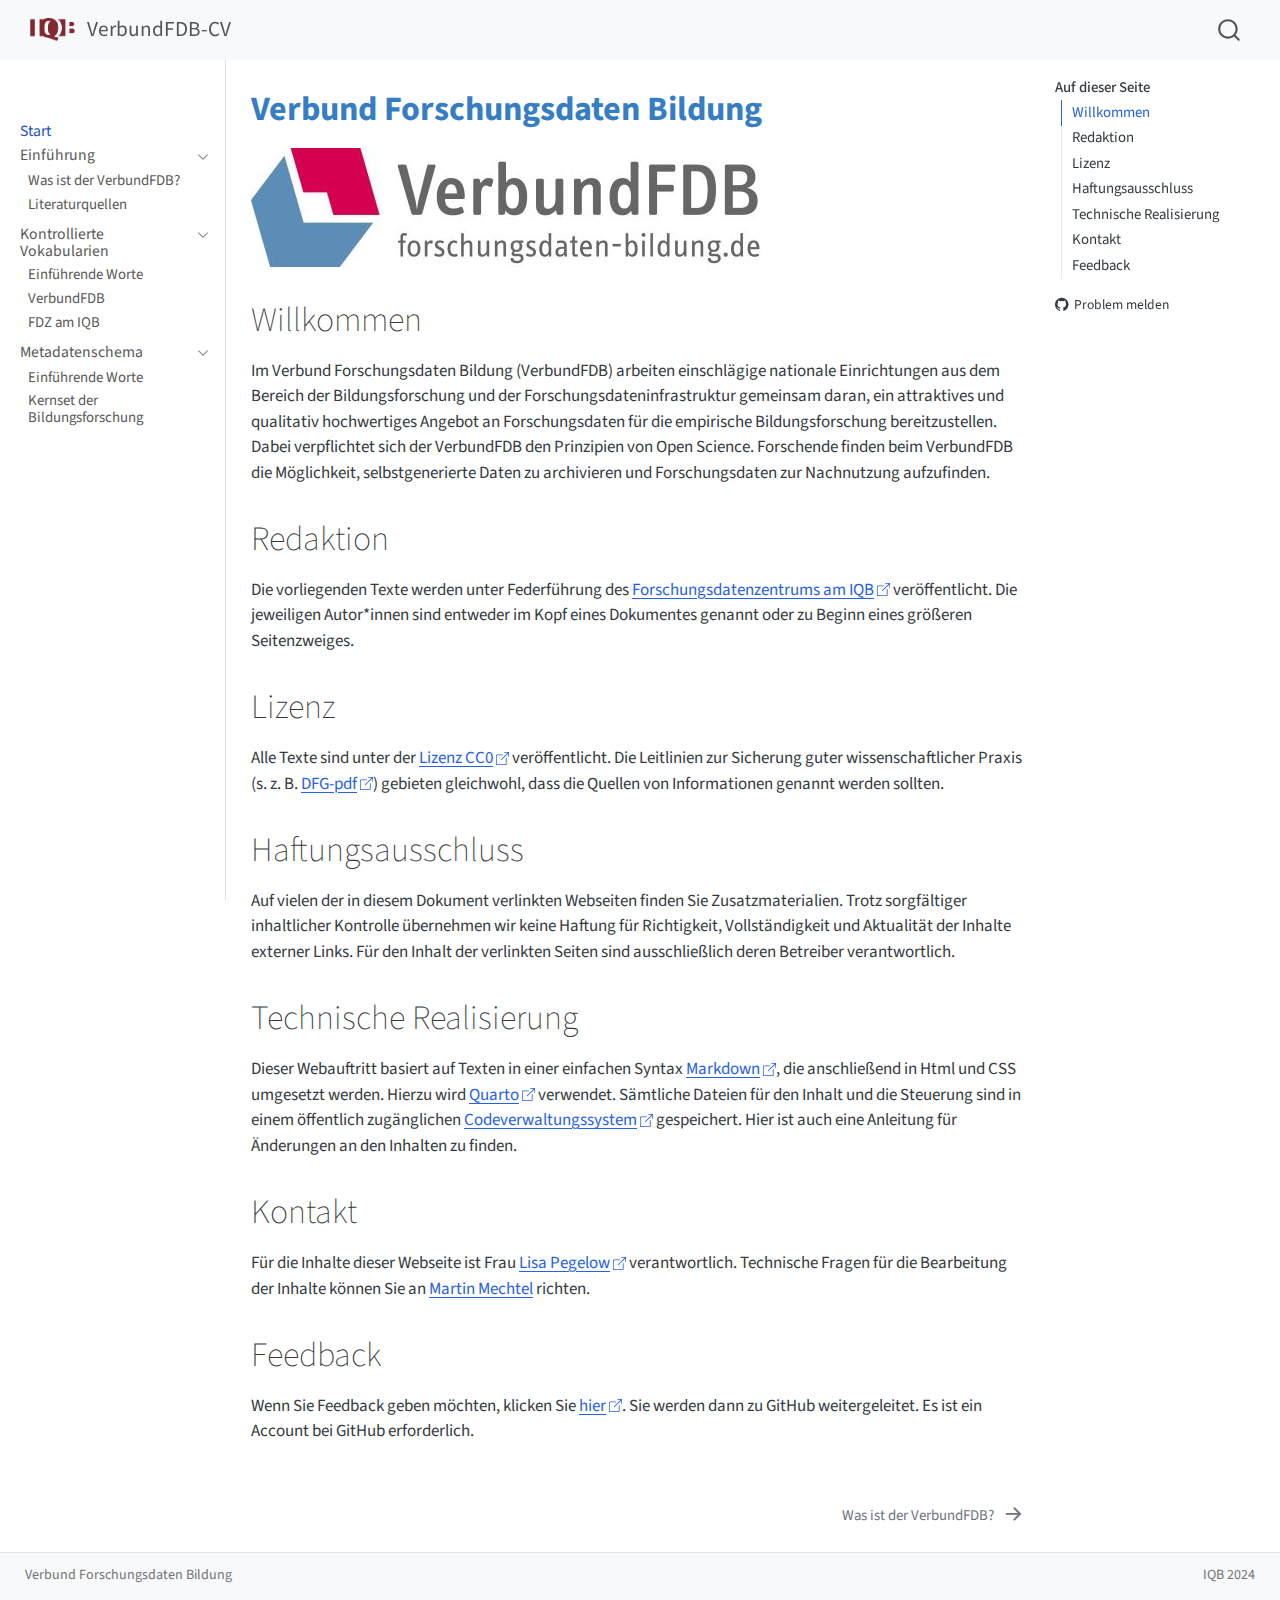
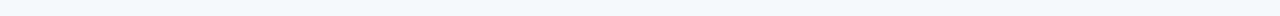
==== commit 8ed9744c: "Built site for gh-pages" ====
--- a/index.html
+++ b/index.html
@@ -81,7 +81,7 @@
       <div class="navbar-container container-fluid">
       <div class="navbar-brand-container mx-auto">
     <a href="./index.html" class="navbar-brand navbar-brand-logo">
-    <img src="./IQB-klein.png, Logo_VerbundFDB_rgb_klein.jpg" alt="" class="navbar-logo">
+    <img src="./IQB-klein.png" alt="" class="navbar-logo">
     </a>
     <a class="navbar-brand" href="./index.html">
     <span class="navbar-title">VerbundFDB-CV</span>
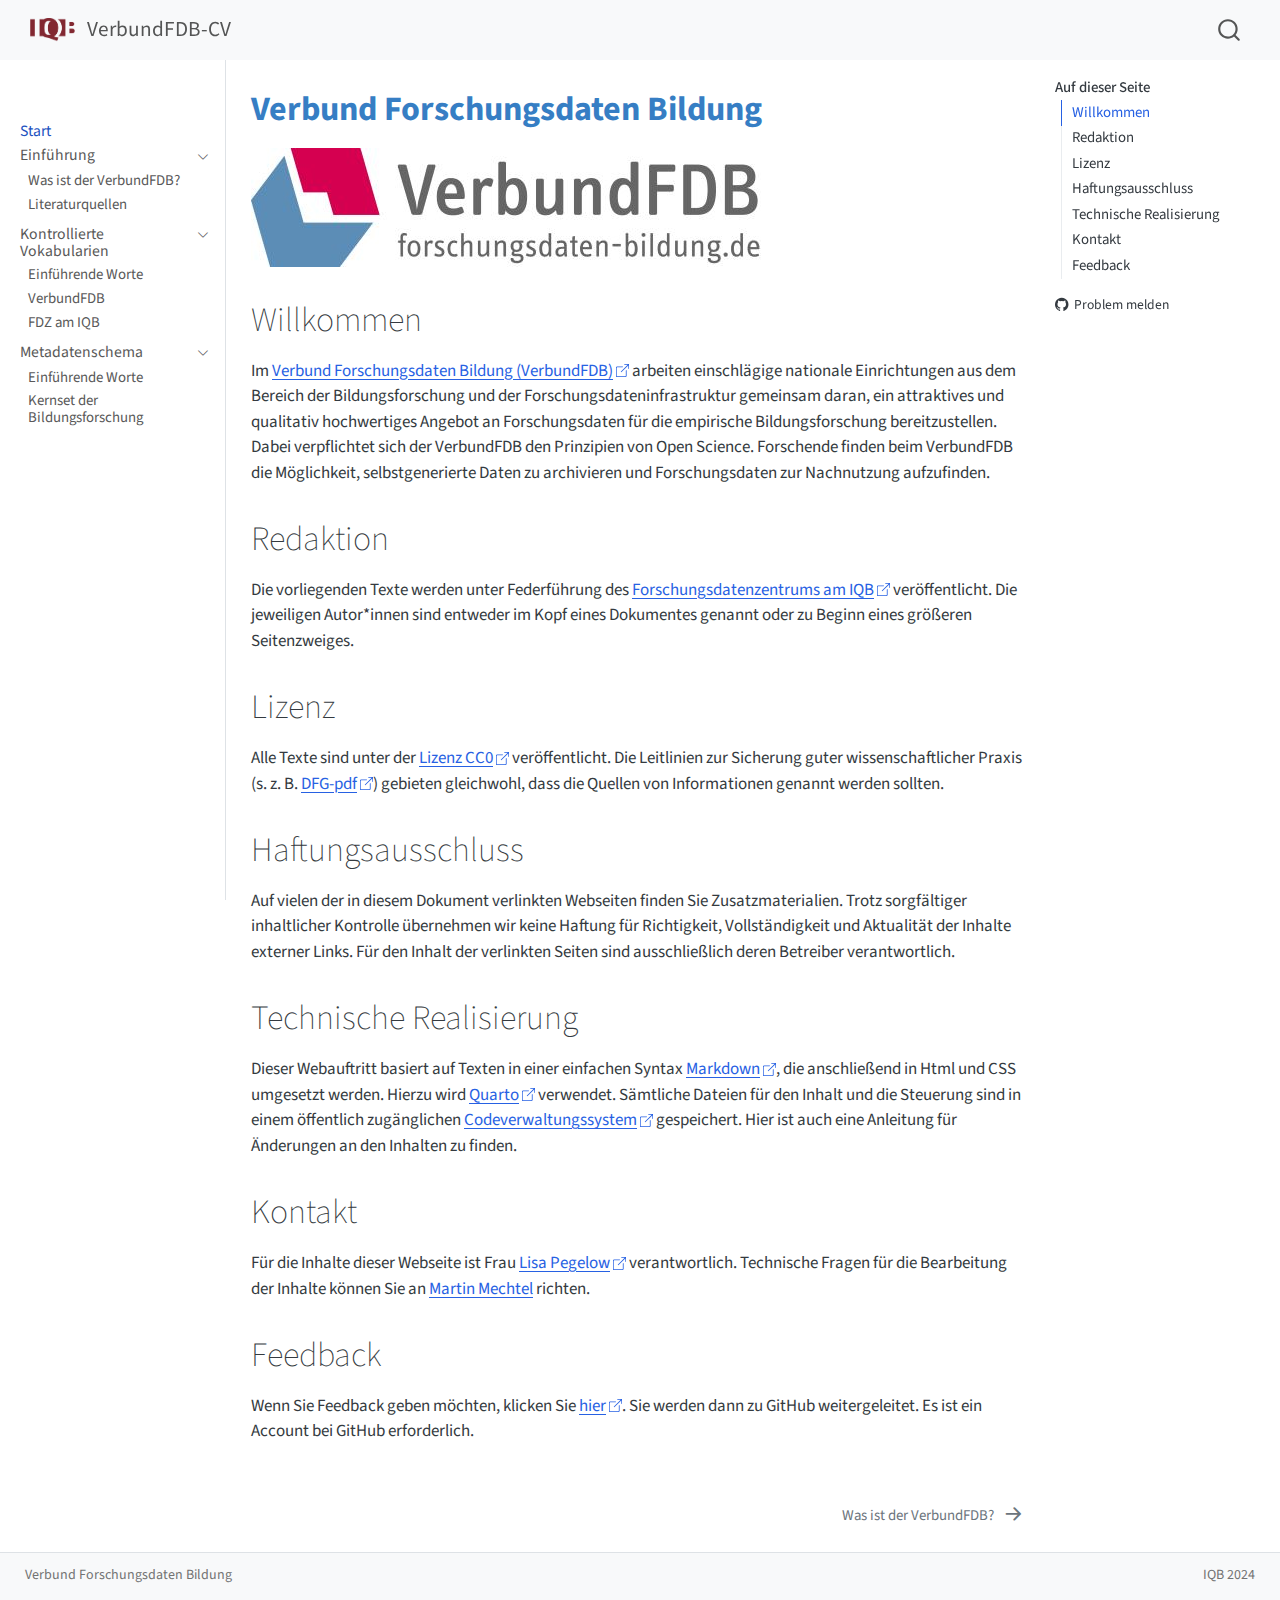
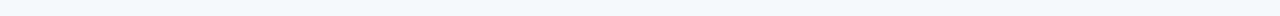
==== commit 8df32a1c: "Built site for gh-pages" ====
--- a/index.html
+++ b/index.html
@@ -243,7 +243,7 @@
 <p><img src="Logo_VerbundFDB_rgb.jpg" class="img-fluid"></p>
 <section id="willkommen" class="level1">
 <h1>Willkommen</h1>
-<p>Im Verbund Forschungsdaten Bildung (VerbundFDB) arbeiten einschlägige nationale Einrichtungen aus dem Bereich der Bildungsforschung und der Forschungsdateninfrastruktur gemeinsam daran, ein attraktives und qualitativ hochwertiges Angebot an Forschungsdaten für die empirische Bildungsforschung bereitzustellen. Dabei verpflichtet sich der VerbundFDB den Prinzipien von Open Science. Forschende finden beim VerbundFDB die Möglichkeit, selbstgenerierte Daten zu archivieren und Forschungsdaten zur Nachnutzung aufzufinden.</p>
+<p>Im <a href="https://www.forschungsdaten-bildung.de/">Verbund Forschungsdaten Bildung (VerbundFDB)</a> arbeiten einschlägige nationale Einrichtungen aus dem Bereich der Bildungsforschung und der Forschungsdateninfrastruktur gemeinsam daran, ein attraktives und qualitativ hochwertiges Angebot an Forschungsdaten für die empirische Bildungsforschung bereitzustellen. Dabei verpflichtet sich der VerbundFDB den Prinzipien von Open Science. Forschende finden beim VerbundFDB die Möglichkeit, selbstgenerierte Daten zu archivieren und Forschungsdaten zur Nachnutzung aufzufinden.</p>
 </section>
 <section id="redaktion" class="level1">
 <h1>Redaktion</h1>
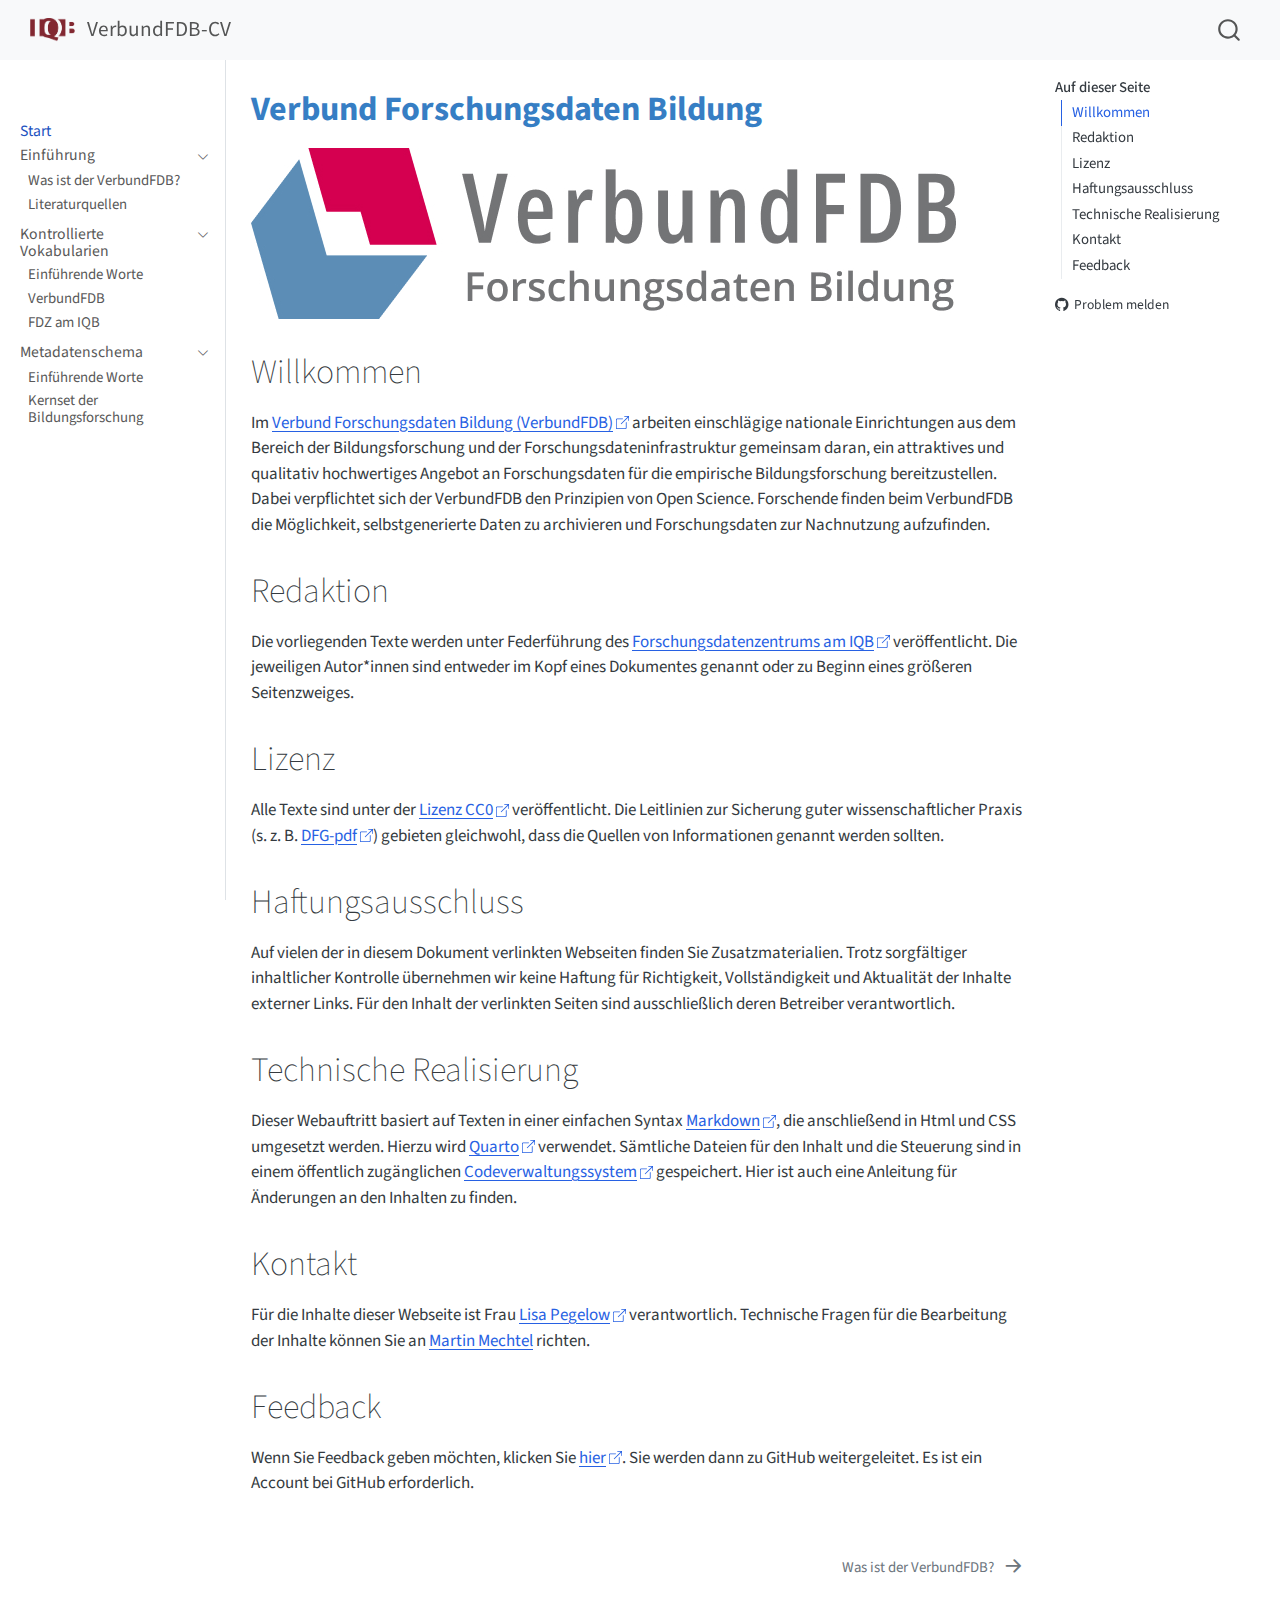
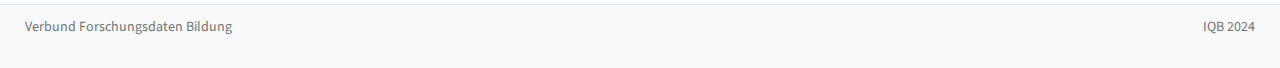
==== commit e3ada716: "Built site for gh-pages" ====
--- a/index.html
+++ b/index.html
@@ -31,7 +31,7 @@
 <script src="site_libs/quarto-search/quarto-search.js"></script>
 <meta name="quarto:offset" content="./">
 <link href="./intro/what_is.html" rel="next">
-<link href="./VerbundFDB-klein.ico" rel="icon">
+<link href="./favicon.ico" rel="icon">
 <script src="site_libs/quarto-html/quarto.js"></script>
 <script src="site_libs/quarto-html/popper.min.js"></script>
 <script src="site_libs/quarto-html/tippy.umd.min.js"></script>
@@ -240,7 +240,7 @@
 </header>
 
 
-<p><img src="Logo_VerbundFDB_rgb.jpg" class="img-fluid"></p>
+<p><img src="VerbundFDB-Logo.jpg" class="img-fluid"></p>
 <section id="willkommen" class="level1">
 <h1>Willkommen</h1>
 <p>Im <a href="https://www.forschungsdaten-bildung.de/">Verbund Forschungsdaten Bildung (VerbundFDB)</a> arbeiten einschlägige nationale Einrichtungen aus dem Bereich der Bildungsforschung und der Forschungsdateninfrastruktur gemeinsam daran, ein attraktives und qualitativ hochwertiges Angebot an Forschungsdaten für die empirische Bildungsforschung bereitzustellen. Dabei verpflichtet sich der VerbundFDB den Prinzipien von Open Science. Forschende finden beim VerbundFDB die Möglichkeit, selbstgenerierte Daten zu archivieren und Forschungsdaten zur Nachnutzung aufzufinden.</p>
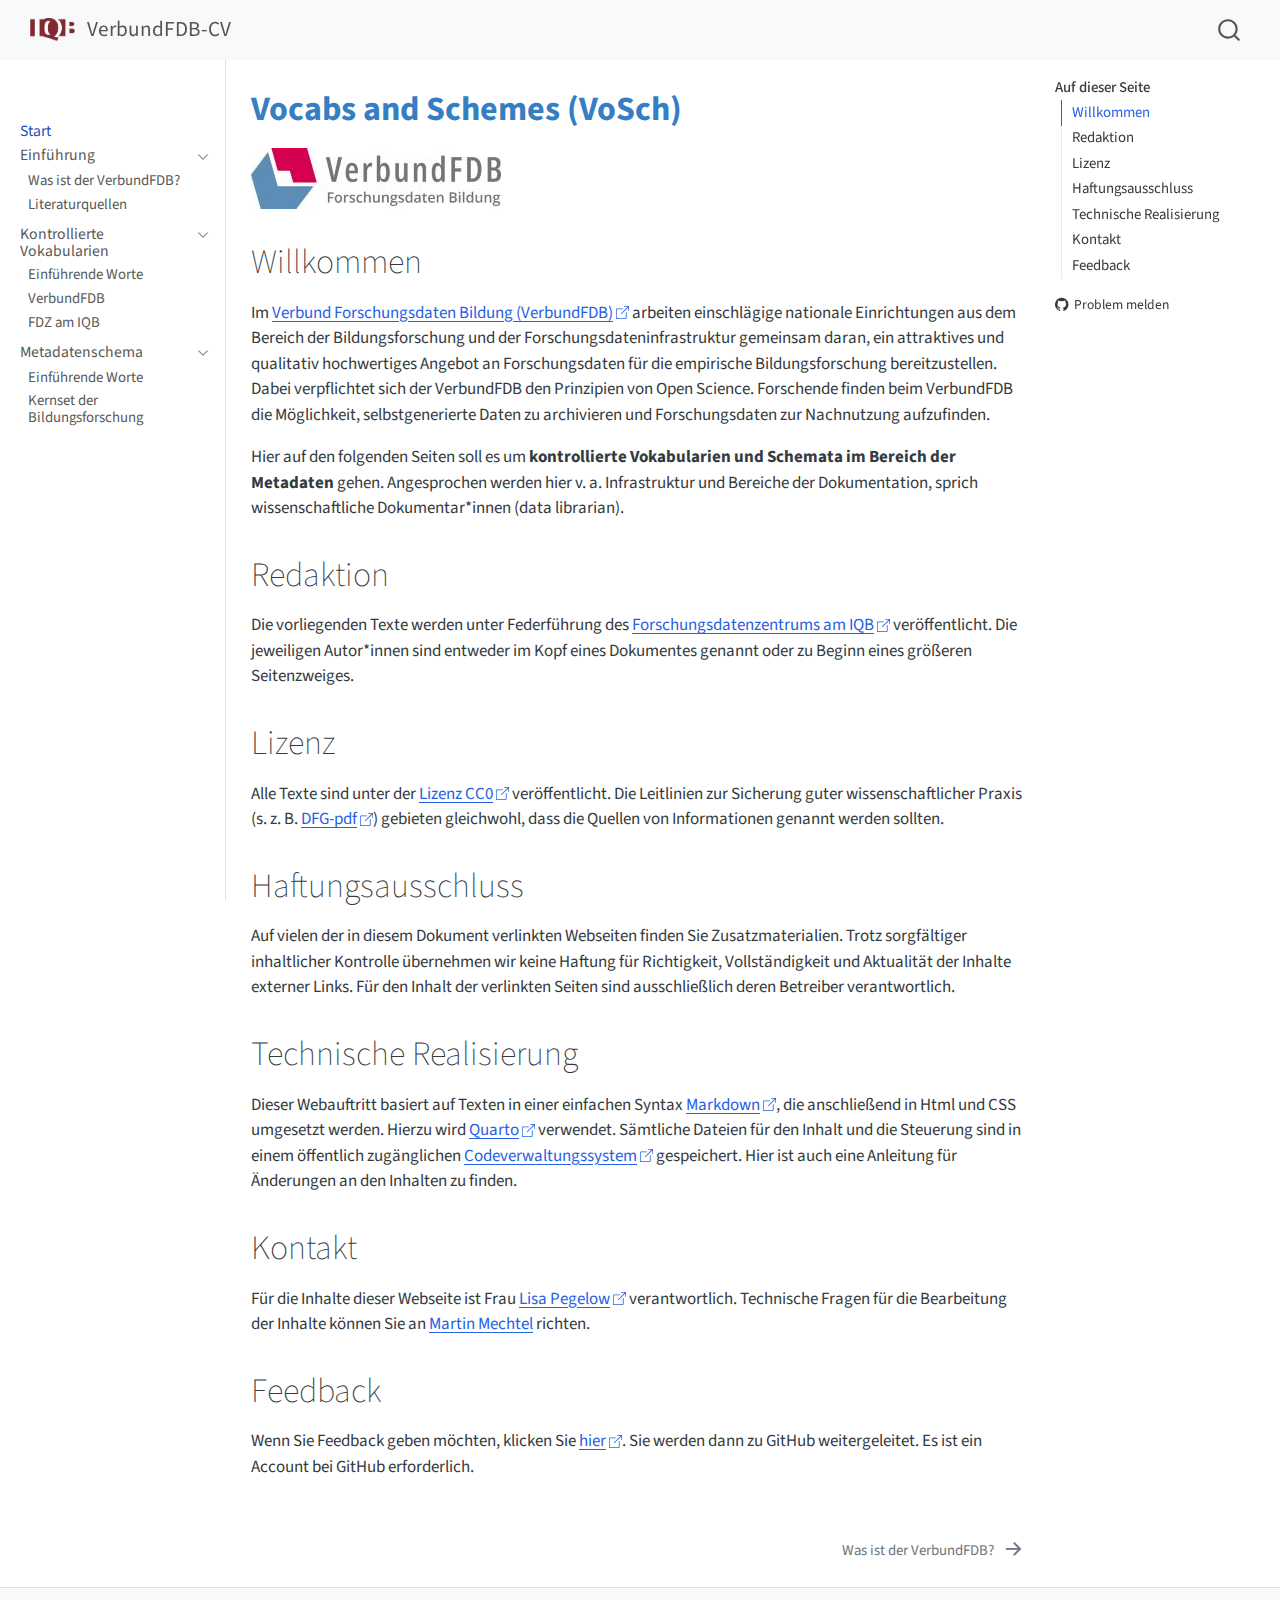
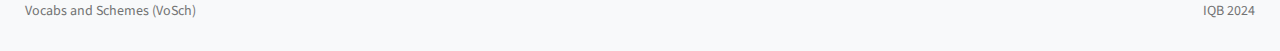
==== commit b3d0fb54: "Built site for gh-pages" ====
--- a/index.html
+++ b/index.html
@@ -7,7 +7,7 @@
 <meta name="viewport" content="width=device-width, initial-scale=1.0, user-scalable=yes">
 
 
-<title>VerbundFDB-CV - Verbund Forschungsdaten Bildung</title>
+<title>VerbundFDB-CV - Vocabs and Schemes (VoSch)</title>
 <style>
 code{white-space: pre-wrap;}
 span.smallcaps{font-variant: small-caps;}
@@ -223,7 +223,7 @@
 
 <header id="title-block-header" class="quarto-title-block default">
 <div class="quarto-title">
-<h1 class="title">Verbund Forschungsdaten Bildung</h1>
+<h1 class="title">Vocabs and Schemes (VoSch)</h1>
 </div>
 
 
@@ -240,10 +240,11 @@
 </header>
 
 
-<p><img src="VerbundFDB-Logo.jpg" class="img-fluid"></p>
+<p><img src="VerbundFDB-Logo_klein.jpg" class="img-fluid"></p>
 <section id="willkommen" class="level1">
 <h1>Willkommen</h1>
 <p>Im <a href="https://www.forschungsdaten-bildung.de/">Verbund Forschungsdaten Bildung (VerbundFDB)</a> arbeiten einschlägige nationale Einrichtungen aus dem Bereich der Bildungsforschung und der Forschungsdateninfrastruktur gemeinsam daran, ein attraktives und qualitativ hochwertiges Angebot an Forschungsdaten für die empirische Bildungsforschung bereitzustellen. Dabei verpflichtet sich der VerbundFDB den Prinzipien von Open Science. Forschende finden beim VerbundFDB die Möglichkeit, selbstgenerierte Daten zu archivieren und Forschungsdaten zur Nachnutzung aufzufinden.</p>
+<p>Hier auf den folgenden Seiten soll es um <strong>kontrollierte Vokabularien und Schemata im Bereich der Metadaten</strong> gehen. Angesprochen werden hier v. a. Infrastruktur und Bereiche der Dokumentation, sprich wissenschaftliche Dokumentar*innen (data librarian).</p>
 </section>
 <section id="redaktion" class="level1">
 <h1>Redaktion</h1>
@@ -705,7 +706,7 @@
       <ul class="footer-items list-unstyled">
     <li class="nav-item">
     <a class="nav-link active" href="./index.html" aria-current="page">
-<p>Verbund Forschungsdaten Bildung</p>
+<p>Vocabs and Schemes (VoSch)</p>
 </a>
   </li>  
 </ul>
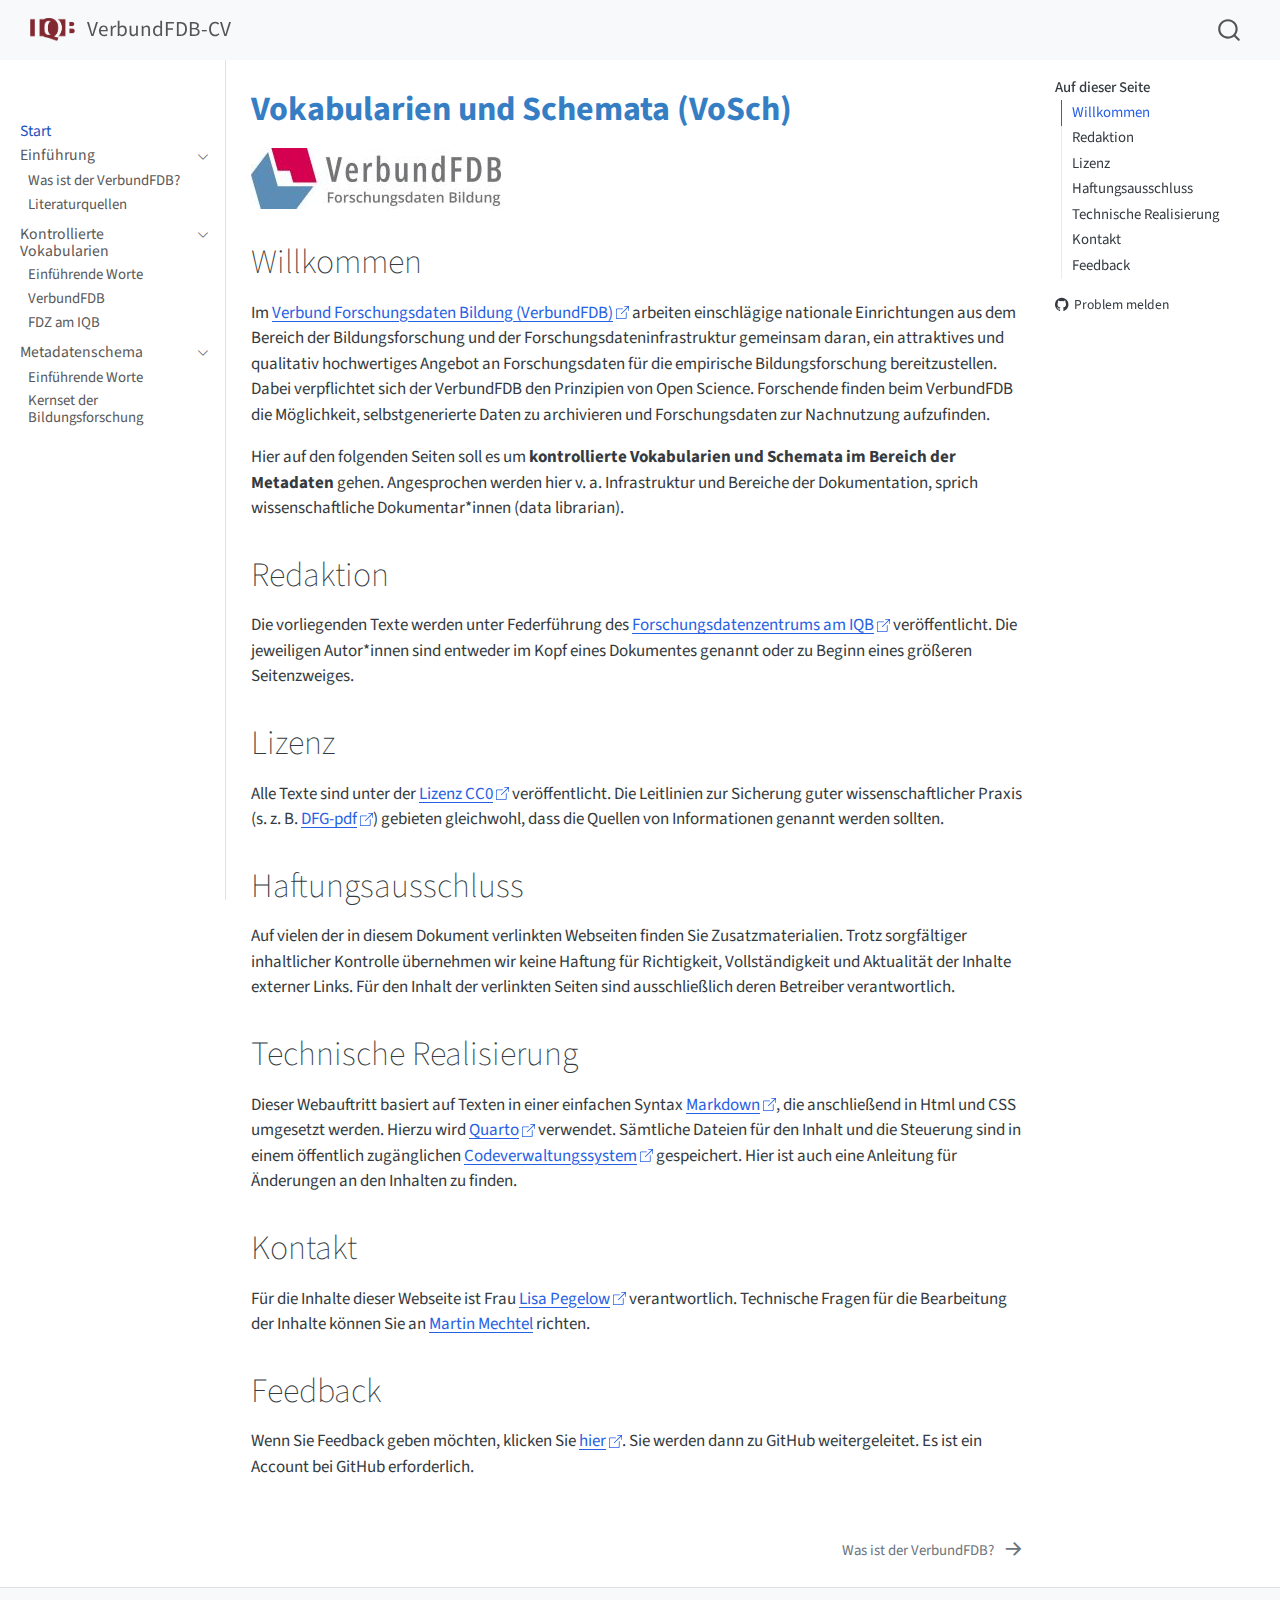
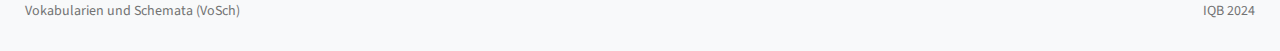
==== commit 059e499e: "Built site for gh-pages" ====
--- a/index.html
+++ b/index.html
@@ -7,7 +7,7 @@
 <meta name="viewport" content="width=device-width, initial-scale=1.0, user-scalable=yes">
 
 
-<title>VerbundFDB-CV - Vocabs and Schemes (VoSch)</title>
+<title>VerbundFDB-CV - Vokabularien und Schemata (VoSch)</title>
 <style>
 code{white-space: pre-wrap;}
 span.smallcaps{font-variant: small-caps;}
@@ -223,7 +223,7 @@
 
 <header id="title-block-header" class="quarto-title-block default">
 <div class="quarto-title">
-<h1 class="title">Vocabs and Schemes (VoSch)</h1>
+<h1 class="title">Vokabularien und Schemata (VoSch)</h1>
 </div>
 
 
@@ -706,7 +706,7 @@
       <ul class="footer-items list-unstyled">
     <li class="nav-item">
     <a class="nav-link active" href="./index.html" aria-current="page">
-<p>Vocabs and Schemes (VoSch)</p>
+<p>Vokabularien und Schemata (VoSch)</p>
 </a>
   </li>  
 </ul>
